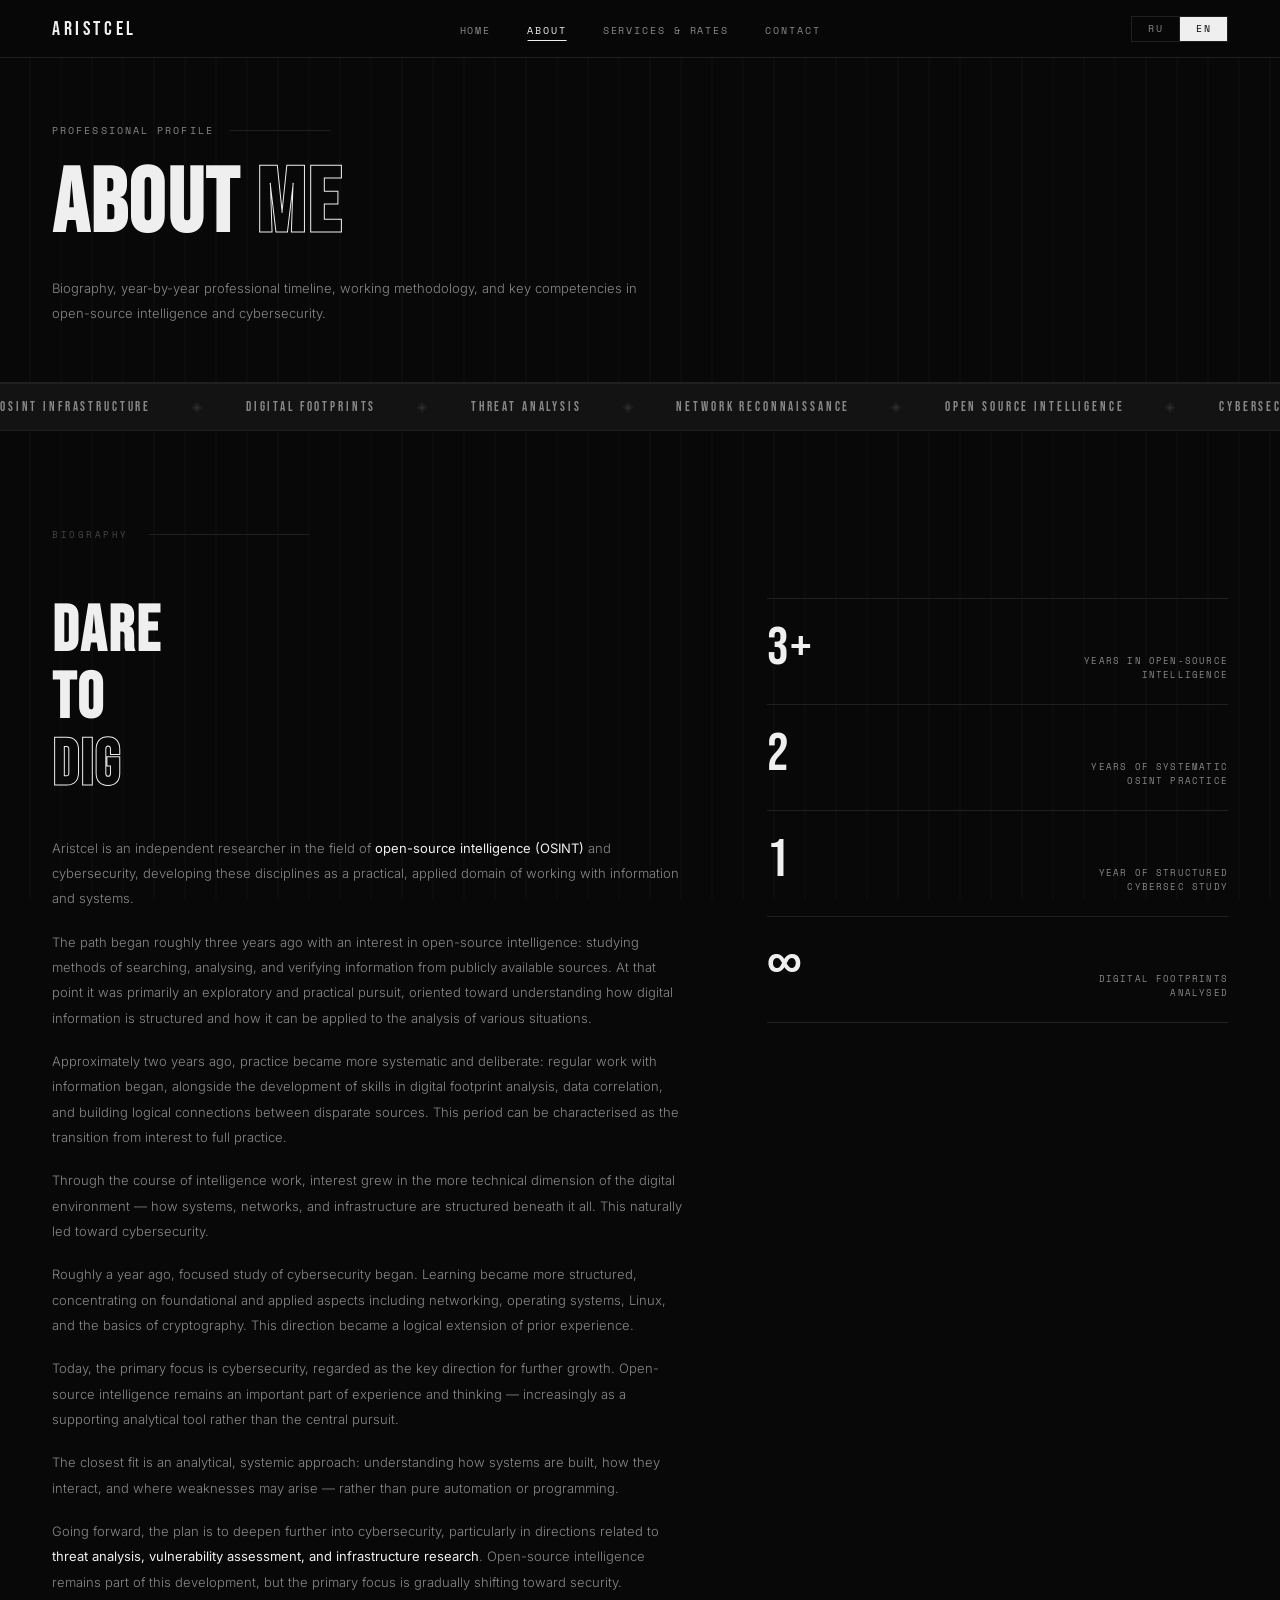
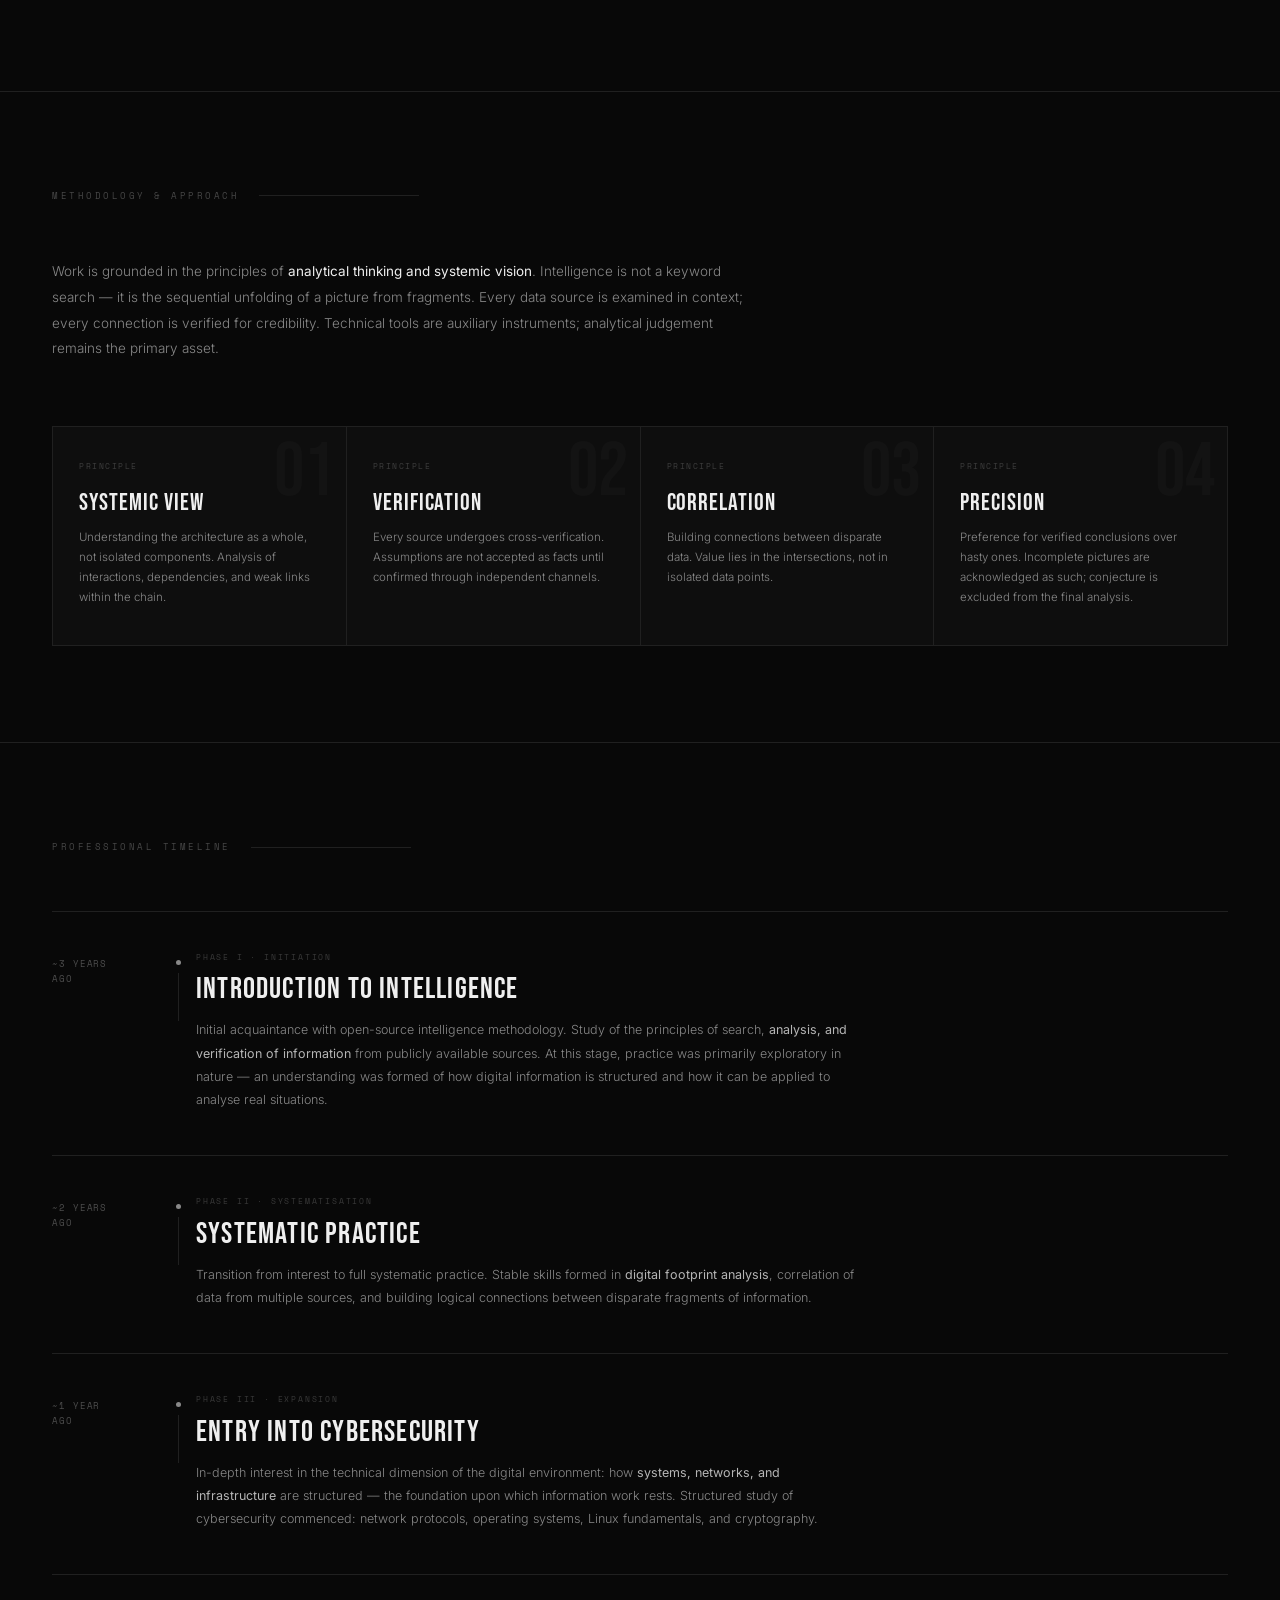
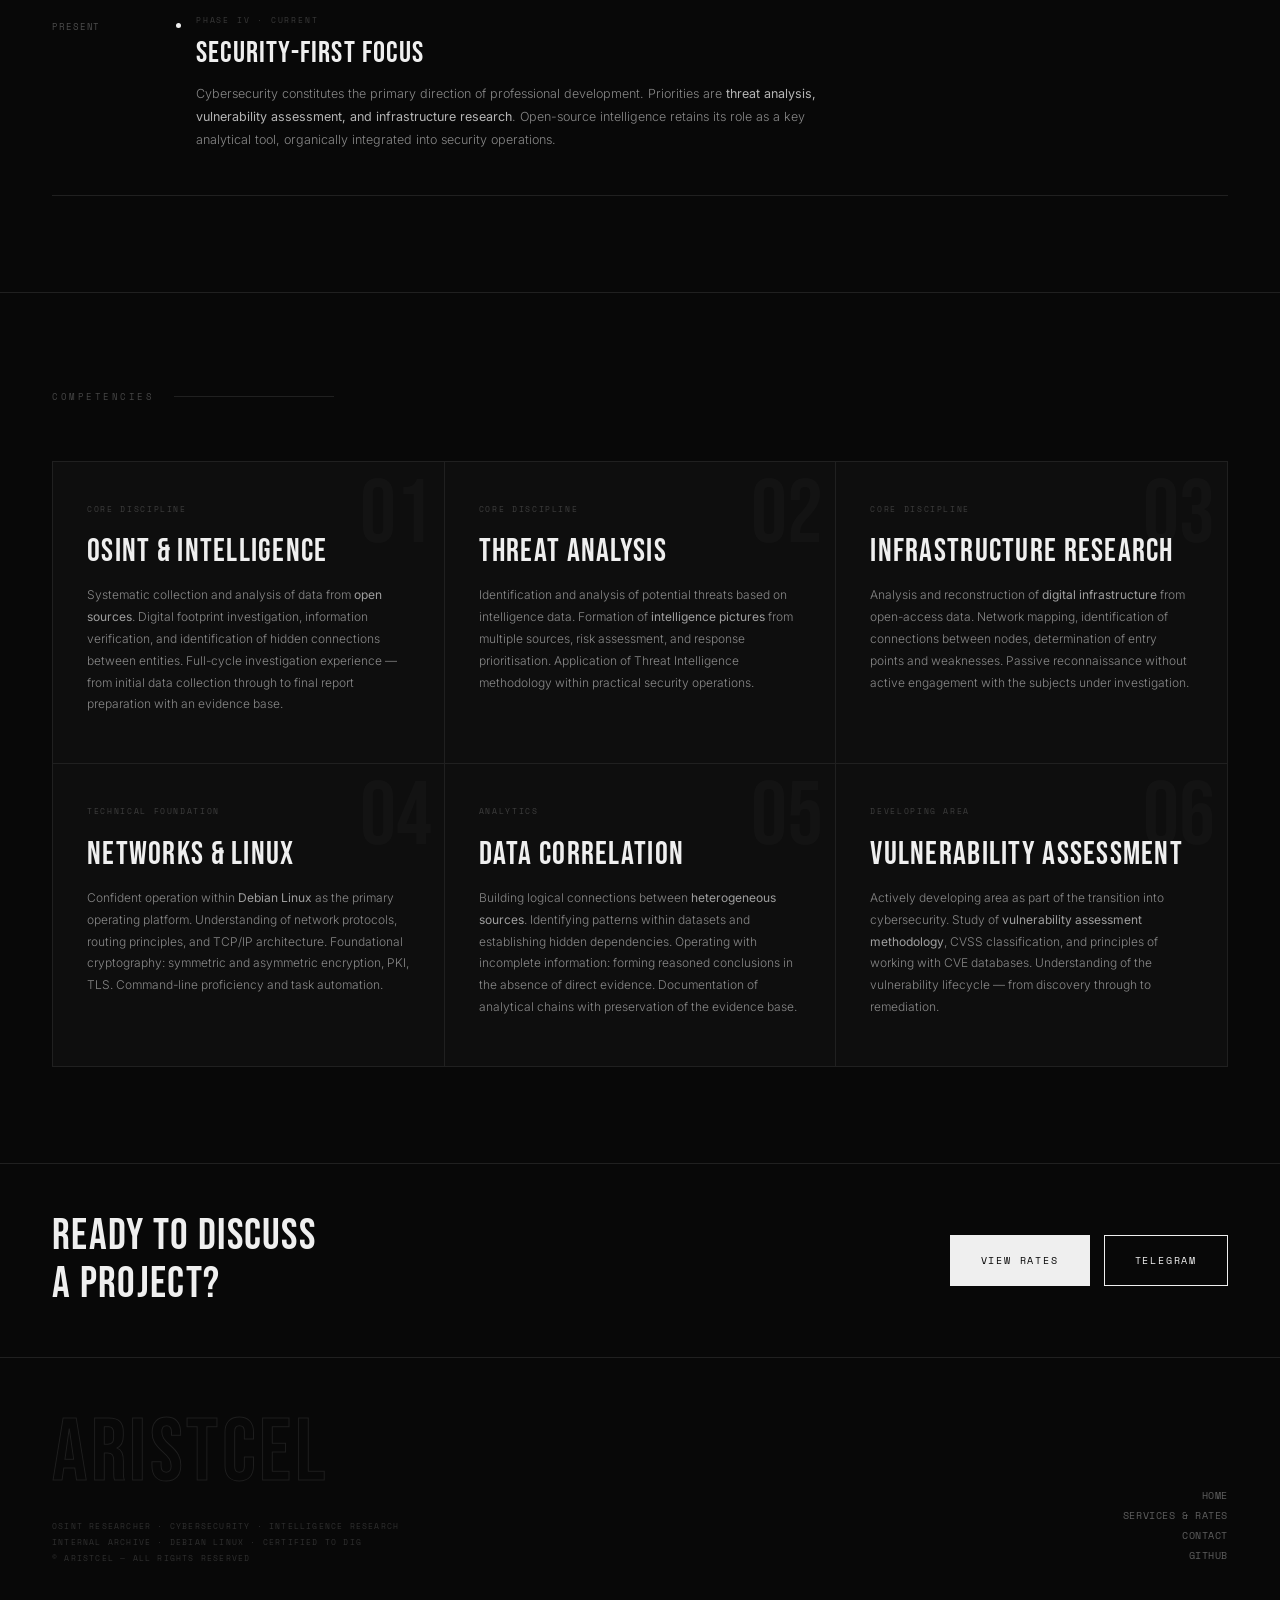
==== about.html @ cac7e6c7 "Add files via upload" ====
<!DOCTYPE html>
<html lang="en">
<head>
<meta charset="UTF-8">
<meta name="viewport" content="width=device-width, initial-scale=1.0">
<title>Обо мне — ARISTCEL</title>
<meta name="description" content="Профессиональный путь Aristcel: опыт в OSINT и кибербезопасности по годам, подход к работе, ключевые компетенции.">
<link rel="preconnect" href="https://fonts.googleapis.com">
<link rel="preconnect" href="https://fonts.gstatic.com" crossorigin>
<link href="https://fonts.googleapis.com/css2?family=Bebas+Neue&family=Inter:wght@300;400;500&family=Space+Mono:wght@400;700&display=swap" rel="stylesheet">
<link rel="stylesheet" href="style.css">
</head>
<body class="lang-en">

<div class="stripes" aria-hidden="true"></div>

<nav>
  <a href="index.html" class="nav-logo">ARISTCEL</a>
  <ul class="nav-links" role="list">
    <li><a href="index.html"><span data-lang="ru">Главная</span><span data-lang="en">Home</span></a></li>
    <li><a href="about.html" class="current"><span data-lang="ru">Обо мне</span><span data-lang="en">About</span></a></li>
    <li><a href="services.html"><span data-lang="ru">Услуги и цены</span><span data-lang="en">Services & Rates</span></a></li>
    <li><a href="contact.html"><span data-lang="ru">Контакты</span><span data-lang="en">Contact</span></a></li>
  </ul>
  <button class="nav-toggle" aria-label="Menu" onclick="toggleNav()">
    <span></span><span></span><span></span>
  </button>
  <div class="lang-toggle" role="group" aria-label="Language">
    <button class="lang-btn"        onclick="setLang('ru')" aria-pressed="false">RU</button>
    <button class="lang-btn active" onclick="setLang('en')" aria-pressed="true">EN</button>
  </div>
</nav>

<div class="page-hero" id="top">
  <p class="page-hero-eyebrow">
    <span data-lang="ru">Профиль специалиста</span>
    <span data-lang="en">Professional Profile</span>
  </p>
  <h1 class="page-hero-title">
    <span data-lang="ru">ОБО <span class="ol">МНЕ</span></span>
    <span data-lang="en">ABOUT <span class="ol">ME</span></span>
  </h1>
  <p class="page-hero-sub">
    <span data-lang="ru">Биография, профессиональный путь по годам, методология работы и ключевые компетенции в области интернет-разведки и кибербезопасности.</span>
    <span data-lang="en">Biography, year-by-year professional timeline, working methodology, and key competencies in open-source intelligence and cybersecurity.</span>
  </p>
</div>

<div class="marquee-wrap" aria-hidden="true">
  <div class="marquee-track">
    <span class="marquee-item">OSINT INFRASTRUCTURE <span class="msep">◈</span> DIGITAL FOOTPRINTS <span class="msep">◈</span> THREAT ANALYSIS <span class="msep">◈</span> NETWORK RECONNAISSANCE <span class="msep">◈</span> OPEN SOURCE INTELLIGENCE <span class="msep">◈</span> CYBERSECURITY RESEARCH <span class="msep">◈</span> LINUX · DEBIAN <span class="msep">◈</span> DATA CORRELATION <span class="msep">◈</span> ARISTCEL <span class="msep">◈</span></span>
    <span class="marquee-item">OSINT INFRASTRUCTURE <span class="msep">◈</span> DIGITAL FOOTPRINTS <span class="msep">◈</span> THREAT ANALYSIS <span class="msep">◈</span> NETWORK RECONNAISSANCE <span class="msep">◈</span> OPEN SOURCE INTELLIGENCE <span class="msep">◈</span> CYBERSECURITY RESEARCH <span class="msep">◈</span> LINUX · DEBIAN <span class="msep">◈</span> DATA CORRELATION <span class="msep">◈</span> ARISTCEL <span class="msep">◈</span></span>
  </div>
</div>

<section id="bio">
  <p class="s-label">
    <span data-lang="ru">Биография</span>
    <span data-lang="en">Biography</span>
  </p>
  <div class="about-grid">
    <div>
      <h2 class="about-headline">
        <span data-lang="ru">ОСМЕЛЬСЯ<br><span class="ol">КОПАТЬ</span></span>
        <span data-lang="en">DARE<br>TO<br><span class="ol">DIG</span></span>
      </h2>
      <div class="about-body">
        <div data-lang="ru">
          <p>Aristcel — независимый исследователь в области <strong>открытых источников информации (OSINT)</strong> и кибербезопасности, развивающий эти направления как практическую и прикладную область работы с информацией и системами.</p>
          <p>Путь начался около трёх лет назад с интереса к интернет-разведке: изучения способов поиска, анализа и проверки информации в открытых источниках. На тот момент это было скорее исследовательское и практическое увлечение, связанное с пониманием того, как устроена цифровая информация и как она может быть использована для анализа различных ситуаций.</p>
          <p>Примерно два года назад практика стала более системной и осознанной: началась регулярная работа с информацией, развитие навыков анализа цифровых следов, сопоставления данных и выстраивания логических связей между разрозненными источниками. Этот период можно назвать переходом от интереса к полноценной практике.</p>
          <p>В процессе работы с разведкой усилился интерес к более технической стороне цифровой среды — к тому, как устроены системы, сети и инфраструктура, на которых всё это основано. Это естественно привело к кибербезопасности.</p>
          <p>Около года назад началось целенаправленное изучение кибербезопасности. Обучение стало более структурированным: фокус на базовых и прикладных аспектах, включая сети, операционные системы, Linux и основы криптографии. Это направление стало логичным расширением предыдущего опыта.</p>
          <p>Сегодня основной фокус — кибербезопасность, рассматриваемая как ключевое направление дальнейшего роста. При этом интернет-разведка остаётся важной частью опыта и мышления — уже больше как дополнительный инструмент анализа и понимания информации.</p>
          <p>Ближе всего — аналитический и системный подход: разбираться в том, как устроены системы, как они взаимодействуют и где могут появляться слабые места, а не заниматься чистой автоматизацией или программированием.</p>
          <p>В дальнейшем планируется углубление в кибербезопасность — в направлениях, связанных с <strong>анализом угроз, оценкой уязвимостей и исследованием инфраструктуры</strong>. Интернет-разведка также остаётся частью развития, но основной фокус постепенно смещается именно в сторону security.</p>
        </div>
        <div data-lang="en">
          <p>Aristcel is an independent researcher in the field of <strong>open-source intelligence (OSINT)</strong> and cybersecurity, developing these disciplines as a practical, applied domain of working with information and systems.</p>
          <p>The path began roughly three years ago with an interest in open-source intelligence: studying methods of searching, analysing, and verifying information from publicly available sources. At that point it was primarily an exploratory and practical pursuit, oriented toward understanding how digital information is structured and how it can be applied to the analysis of various situations.</p>
          <p>Approximately two years ago, practice became more systematic and deliberate: regular work with information began, alongside the development of skills in digital footprint analysis, data correlation, and building logical connections between disparate sources. This period can be characterised as the transition from interest to full practice.</p>
          <p>Through the course of intelligence work, interest grew in the more technical dimension of the digital environment — how systems, networks, and infrastructure are structured beneath it all. This naturally led toward cybersecurity.</p>
          <p>Roughly a year ago, focused study of cybersecurity began. Learning became more structured, concentrating on foundational and applied aspects including networking, operating systems, Linux, and the basics of cryptography. This direction became a logical extension of prior experience.</p>
          <p>Today, the primary focus is cybersecurity, regarded as the key direction for further growth. Open-source intelligence remains an important part of experience and thinking — increasingly as a supporting analytical tool rather than the central pursuit.</p>
          <p>The closest fit is an analytical, systemic approach: understanding how systems are built, how they interact, and where weaknesses may arise — rather than pure automation or programming.</p>
          <p>Going forward, the plan is to deepen further into cybersecurity, particularly in directions related to <strong>threat analysis, vulnerability assessment, and infrastructure research</strong>. Open-source intelligence remains part of this development, but the primary focus is gradually shifting toward security.</p>
        </div>
      </div>
    </div>

    <div class="metrics">
      <div class="metric">
        <div class="metric-val">3+</div>
        <div class="metric-lbl"><span data-lang="ru">лет в сфере<br>интернет-разведки</span><span data-lang="en">years in open-source<br>intelligence</span></div>
      </div>
      <div class="metric">
        <div class="metric-val">2</div>
        <div class="metric-lbl"><span data-lang="ru">года системной<br>практики OSINT</span><span data-lang="en">years of systematic<br>OSINT practice</span></div>
      </div>
      <div class="metric">
        <div class="metric-val">1</div>
        <div class="metric-lbl"><span data-lang="ru">год структурированного<br>изучения cybersec</span><span data-lang="en">year of structured<br>cybersec study</span></div>
      </div>
      <div class="metric">
        <div class="metric-val">∞</div>
        <div class="metric-lbl"><span data-lang="ru">проанализировано<br>цифровых следов</span><span data-lang="en">digital footprints<br>analysed</span></div>
      </div>
    </div>
  </div>
</section>

<section id="approach">
  <p class="s-label">
    <span data-lang="ru">Подход к работе</span>
    <span data-lang="en">Methodology & Approach</span>
  </p>
  <p class="approach-intro">
    <span data-lang="ru">Работа строится на принципах <strong>аналитического мышления и системного видения</strong>. Разведка — это не поиск по запросу, а последовательное разворачивание картины из фрагментов. Каждый источник данных рассматривается в контексте, каждая связь проверяется на достоверность. Технические инструменты являются вспомогательным средством; ключевым активом остаётся аналитическое суждение.</span>
    <span data-lang="en">Work is grounded in the principles of <strong>analytical thinking and systemic vision</strong>. Intelligence is not a keyword search — it is the sequential unfolding of a picture from fragments. Every data source is examined in context; every connection is verified for credibility. Technical tools are auxiliary instruments; analytical judgement remains the primary asset.</span>
  </p>
  <div class="pillars">
    <div class="pillar">
      <div class="pillar-ghost" aria-hidden="true">01</div>
      <div class="pillar-tag"><span data-lang="ru">принцип</span><span data-lang="en">principle</span></div>
      <div class="pillar-title"><span data-lang="ru">СИСТЕМНОСТЬ</span><span data-lang="en">SYSTEMIC VIEW</span></div>
      <p class="pillar-desc"><span data-lang="ru">Понимание архитектуры целиком, а не отдельных компонентов. Анализ взаимодействий, зависимостей и слабых звеньев в цепочке.</span><span data-lang="en">Understanding the architecture as a whole, not isolated components. Analysis of interactions, dependencies, and weak links within the chain.</span></p>
    </div>
    <div class="pillar">
      <div class="pillar-ghost" aria-hidden="true">02</div>
      <div class="pillar-tag"><span data-lang="ru">принцип</span><span data-lang="en">principle</span></div>
      <div class="pillar-title"><span data-lang="ru">ВЕРИФИКАЦИЯ</span><span data-lang="en">VERIFICATION</span></div>
      <p class="pillar-desc"><span data-lang="ru">Каждый источник проходит перекрёстную проверку. Предположения не принимаются за факты до подтверждения через независимые каналы.</span><span data-lang="en">Every source undergoes cross-verification. Assumptions are not accepted as facts until confirmed through independent channels.</span></p>
    </div>
    <div class="pillar">
      <div class="pillar-ghost" aria-hidden="true">03</div>
      <div class="pillar-tag"><span data-lang="ru">принцип</span><span data-lang="en">principle</span></div>
      <div class="pillar-title"><span data-lang="ru">КОРРЕЛЯЦИЯ</span><span data-lang="en">CORRELATION</span></div>
      <p class="pillar-desc"><span data-lang="ru">Построение связей между разрозненными данными. Ценность — в пересечениях, а не в отдельных точках информации.</span><span data-lang="en">Building connections between disparate data. Value lies in the intersections, not in isolated data points.</span></p>
    </div>
    <div class="pillar">
      <div class="pillar-ghost" aria-hidden="true">04</div>
      <div class="pillar-tag"><span data-lang="ru">принцип</span><span data-lang="en">principle</span></div>
      <div class="pillar-title"><span data-lang="ru">ТОЧНОСТЬ</span><span data-lang="en">PRECISION</span></div>
      <p class="pillar-desc"><span data-lang="ru">Предпочтение выверенных выводов скоропалительным. Неполная картина признаётся как таковая; домыслы не включаются в итоговый анализ.</span><span data-lang="en">Preference for verified conclusions over hasty ones. Incomplete pictures are acknowledged as such; conjecture is excluded from the final analysis.</span></p>
    </div>
  </div>
</section>

<section id="timeline">
  <p class="s-label">
    <span data-lang="ru">Профессиональный путь</span>
    <span data-lang="en">Professional Timeline</span>
  </p>
  <div class="tl">

    <div class="tl-row">
      <div class="tl-period"><span data-lang="ru">~3 года<br>назад</span><span data-lang="en">~3 years<br>ago</span></div>
      <div class="tl-dot-col"><div class="tl-dot"></div><div class="tl-connector"></div></div>
      <div class="tl-content">
        <div class="tl-phase"><span data-lang="ru">Этап I · Начало</span><span data-lang="en">Phase I · Initiation</span></div>
        <div class="tl-title"><span data-lang="ru">ЗНАКОМСТВО С РАЗВЕДКОЙ</span><span data-lang="en">INTRODUCTION TO INTELLIGENCE</span></div>
        <p class="tl-desc">
          <span data-lang="ru">Первичное знакомство с методологией интернет-разведки. Изучение принципов поиска, <strong>анализа и верификации информации</strong> в открытых источниках. На данном этапе практика носила преимущественно исследовательский и экспериментальный характер — формировалось понимание того, как устроена цифровая информация и каким образом она может быть использована для анализа различных ситуаций.</span>
          <span data-lang="en">Initial acquaintance with open-source intelligence methodology. Study of the principles of search, <strong>analysis, and verification of information</strong> from publicly available sources. At this stage, practice was primarily exploratory in nature — an understanding was formed of how digital information is structured and how it can be applied to analyse real situations.</span>
        </p>
      </div>
    </div>

    <div class="tl-row">
      <div class="tl-period"><span data-lang="ru">~2 года<br>назад</span><span data-lang="en">~2 years<br>ago</span></div>
      <div class="tl-dot-col"><div class="tl-dot"></div><div class="tl-connector"></div></div>
      <div class="tl-content">
        <div class="tl-phase"><span data-lang="ru">Этап II · Систематизация</span><span data-lang="en">Phase II · Systematisation</span></div>
        <div class="tl-title"><span data-lang="ru">СИСТЕМНАЯ ПРАКТИКА</span><span data-lang="en">SYSTEMATIC PRACTICE</span></div>
        <p class="tl-desc">
          <span data-lang="ru">Переход от интереса к полноценной систематической практике. Сформированы устойчивые навыки <strong>анализа цифровых следов</strong>, корреляции данных из множества источников и выстраивания логических связей между разрозненными фрагментами информации.</span>
          <span data-lang="en">Transition from interest to full systematic practice. Stable skills formed in <strong>digital footprint analysis</strong>, correlation of data from multiple sources, and building logical connections between disparate fragments of information.</span>
        </p>
      </div>
    </div>

    <div class="tl-row">
      <div class="tl-period"><span data-lang="ru">~1 год<br>назад</span><span data-lang="en">~1 year<br>ago</span></div>
      <div class="tl-dot-col"><div class="tl-dot"></div><div class="tl-connector"></div></div>
      <div class="tl-content">
        <div class="tl-phase"><span data-lang="ru">Этап III · Расширение</span><span data-lang="en">Phase III · Expansion</span></div>
        <div class="tl-title"><span data-lang="ru">ВХОЖДЕНИЕ В КИБЕРБЕЗОПАСНОСТЬ</span><span data-lang="en">ENTRY INTO CYBERSECURITY</span></div>
        <p class="tl-desc">
          <span data-lang="ru">Углублённый интерес к технической стороне цифровой среды: как устроены <strong>системы, сети и инфраструктура</strong>, на которых основана работа с информацией. Началось структурированное изучение кибербезопасности: сетевые протоколы, операционные системы, основы Linux и криптографии.</span>
          <span data-lang="en">In-depth interest in the technical dimension of the digital environment: how <strong>systems, networks, and infrastructure</strong> are structured — the foundation upon which information work rests. Structured study of cybersecurity commenced: network protocols, operating systems, Linux fundamentals, and cryptography.</span>
        </p>
      </div>
    </div>

    <div class="tl-row">
      <div class="tl-period"><span data-lang="ru">сейчас</span><span data-lang="en">present</span></div>
      <div class="tl-dot-col"><div class="tl-dot current"></div></div>
      <div class="tl-content">
        <div class="tl-phase"><span data-lang="ru">Этап IV · Текущий</span><span data-lang="en">Phase IV · Current</span></div>
        <div class="tl-title"><span data-lang="ru">ФОКУС НА БЕЗОПАСНОСТИ</span><span data-lang="en">SECURITY-FIRST FOCUS</span></div>
        <p class="tl-desc">
          <span data-lang="ru">Кибербезопасность является основным направлением профессионального развития. Приоритеты — <strong>анализ угроз, оценка уязвимостей и исследование инфраструктуры</strong>. Интернет-разведка сохраняет роль ключевого аналитического инструмента, органично интегрированного в работу по безопасности.</span>
          <span data-lang="en">Cybersecurity constitutes the primary direction of professional development. Priorities are <strong>threat analysis, vulnerability assessment, and infrastructure research</strong>. Open-source intelligence retains its role as a key analytical tool, organically integrated into security operations.</span>
        </p>
      </div>
    </div>

  </div>
</section>

<section id="competencies">
  <p class="s-label">
    <span data-lang="ru">Компетенции</span>
    <span data-lang="en">Competencies</span>
  </p>
  <div class="comp-grid">

    <div class="comp-card">
      <div class="comp-ghost" aria-hidden="true">01</div>
      <div class="comp-tag"><span data-lang="ru">Основное направление</span><span data-lang="en">Core discipline</span></div>
      <div class="comp-title"><span data-lang="ru">OSINT & РАЗВЕДКА</span><span data-lang="en">OSINT & INTELLIGENCE</span></div>
      <p class="comp-body"><span data-lang="ru">Систематический сбор и анализ данных из <strong>открытых источников</strong>. Поиск цифровых следов, верификация информации, выявление скрытых связей между субъектами. Опыт ведения расследований полного цикла — от первичного сбора данных до оформления итогового отчёта с доказательной базой.</span><span data-lang="en">Systematic collection and analysis of data from <strong>open sources</strong>. Digital footprint investigation, information verification, and identification of hidden connections between entities. Full-cycle investigation experience — from initial data collection through to final report preparation with an evidence base.</span></p>
    </div>

    <div class="comp-card">
      <div class="comp-ghost" aria-hidden="true">02</div>
      <div class="comp-tag"><span data-lang="ru">Основное направление</span><span data-lang="en">Core discipline</span></div>
      <div class="comp-title"><span data-lang="ru">АНАЛИЗ УГРОЗ</span><span data-lang="en">THREAT ANALYSIS</span></div>
      <p class="comp-body"><span data-lang="ru">Выявление и анализ потенциальных угроз на основе разведывательных данных. Формирование <strong>разведывательных картин</strong> из множества источников, оценка степени риска и определение приоритетов реагирования. Применение методологии Threat Intelligence в рамках практической деятельности.</span><span data-lang="en">Identification and analysis of potential threats based on intelligence data. Formation of <strong>intelligence pictures</strong> from multiple sources, risk assessment, and response prioritisation. Application of Threat Intelligence methodology within practical security operations.</span></p>
    </div>

    <div class="comp-card">
      <div class="comp-ghost" aria-hidden="true">03</div>
      <div class="comp-tag"><span data-lang="ru">Основное направление</span><span data-lang="en">Core discipline</span></div>
      <div class="comp-title"><span data-lang="ru">ИССЛЕДОВАНИЕ ИНФРАСТРУКТУРЫ</span><span data-lang="en">INFRASTRUCTURE RESEARCH</span></div>
      <p class="comp-body"><span data-lang="ru">Анализ и реконструкция <strong>цифровой инфраструктуры</strong> по данным открытого доступа. Картирование сетей, выявление взаимосвязей между узлами, определение точек входа и слабых мест. Пассивная разведка без активного воздействия на исследуемые объекты.</span><span data-lang="en">Analysis and reconstruction of <strong>digital infrastructure</strong> from open-access data. Network mapping, identification of connections between nodes, determination of entry points and weaknesses. Passive reconnaissance without active engagement with the subjects under investigation.</span></p>
    </div>

    <div class="comp-card">
      <div class="comp-ghost" aria-hidden="true">04</div>
      <div class="comp-tag"><span data-lang="ru">Техническая база</span><span data-lang="en">Technical foundation</span></div>
      <div class="comp-title"><span data-lang="ru">СЕТИ & LINUX</span><span data-lang="en">NETWORKS & LINUX</span></div>
      <p class="comp-body"><span data-lang="ru">Уверенная работа в среде <strong>Debian Linux</strong> как основной операционной платформе. Понимание сетевых протоколов, принципов маршрутизации и архитектуры TCP/IP. Базовые основы криптографии: симметричное и асимметричное шифрование, PKI, TLS. Работа с командной строкой и автоматизация задач.</span><span data-lang="en">Confident operation within <strong>Debian Linux</strong> as the primary operating platform. Understanding of network protocols, routing principles, and TCP/IP architecture. Foundational cryptography: symmetric and asymmetric encryption, PKI, TLS. Command-line proficiency and task automation.</span></p>
    </div>

    <div class="comp-card">
      <div class="comp-ghost" aria-hidden="true">05</div>
      <div class="comp-tag"><span data-lang="ru">Аналитика</span><span data-lang="en">Analytics</span></div>
      <div class="comp-title"><span data-lang="ru">КОРРЕЛЯЦИЯ ДАННЫХ</span><span data-lang="en">DATA CORRELATION</span></div>
      <p class="comp-body"><span data-lang="ru">Построение логических связей между <strong>разнородными источниками</strong>. Выявление закономерностей в наборах данных, установление скрытых зависимостей. Работа с неполной информацией: формирование обоснованных выводов при отсутствии прямых доказательств. Документирование аналитических цепочек с сохранением доказательной базы.</span><span data-lang="en">Building logical connections between <strong>heterogeneous sources</strong>. Identifying patterns within datasets and establishing hidden dependencies. Operating with incomplete information: forming reasoned conclusions in the absence of direct evidence. Documentation of analytical chains with preservation of the evidence base.</span></p>
    </div>

    <div class="comp-card">
      <div class="comp-ghost" aria-hidden="true">06</div>
      <div class="comp-tag"><span data-lang="ru">Развивающееся направление</span><span data-lang="en">Developing area</span></div>
      <div class="comp-title"><span data-lang="ru">ОЦЕНКА УЯЗВИМОСТЕЙ</span><span data-lang="en">VULNERABILITY ASSESSMENT</span></div>
      <p class="comp-body"><span data-lang="ru">Активно развивающееся направление в рамках перехода к кибербезопасности. Изучение <strong>методологии оценки уязвимостей</strong>, классификации по CVSS, принципов работы с CVE-базами. Понимание жизненного цикла уязвимости — от обнаружения до устранения.</span><span data-lang="en">Actively developing area as part of the transition into cybersecurity. Study of <strong>vulnerability assessment methodology</strong>, CVSS classification, and principles of working with CVE databases. Understanding of the vulnerability lifecycle — from discovery through to remediation.</span></p>
    </div>

  </div>
</section>

<div class="cta-band">
  <div class="cta-text">
    <span data-lang="ru">Готовы обсудить<br>задачу?</span>
    <span data-lang="en">Ready to discuss<br>a project?</span>
  </div>
  <div style="display:flex; gap:14px; flex-wrap:wrap;">
    <a href="services.html" class="cta-btn"><span data-lang="ru">Смотреть прайс</span><span data-lang="en">View Rates</span></a>
    <a href="https://t.me/Aristcel" target="_blank" rel="noopener noreferrer" class="cta-btn ghost">Telegram</a>
  </div>
</div>

<footer>
  <div>
    <a href="index.html" class="footer-mark">ARISTCEL</a>
    <div class="footer-sub">
      OSINT RESEARCHER · CYBERSECURITY · INTELLIGENCE RESEARCH<br>
      INTERNAL ARCHIVE · DEBIAN LINUX · CERTIFIED TO DIG<br>
      © ARISTCEL — ALL RIGHTS RESERVED
    </div>
  </div>
  <div class="footer-right">
    <a href="index.html"><span data-lang="ru">ГЛАВНАЯ</span><span data-lang="en">HOME</span></a><br>
    <a href="services.html"><span data-lang="ru">УСЛУГИ И ЦЕНЫ</span><span data-lang="en">SERVICES & RATES</span></a><br>
    <a href="contact.html"><span data-lang="ru">КОНТАКТЫ</span><span data-lang="en">CONTACT</span></a><br>
    <a href="https://github.com/aristcel" target="_blank" rel="noopener noreferrer">GITHUB</a>
  </div>
</footer>

<script src="lang.js"></script>
</body>
</html>
---- style.css ----
*, *::before, *::after { box-sizing: border-box; margin: 0; padding: 0; }

:root {
  --black:     #080808;
  --off-white: #EFEFEF;
  --mid:       #888888;
  --dim:       #131313;
  --card:      #0e0e0e;
  --line:      #202020;
  --nav-h:     58px;
}

html { scroll-behavior: smooth; }

body {
  background: var(--black);
  color: var(--off-white);
  font-family: 'Inter', sans-serif;
  font-weight: 300;
  font-size: 14px;
  line-height: 1.7;
  overflow-x: hidden;
}

.stripes {
  position: fixed;
  inset: 0;
  z-index: 0;
  pointer-events: none;
  background-image: repeating-linear-gradient(
    to right,
    transparent 0px, transparent 29px,
    rgba(255,255,255,0.018) 29px, rgba(255,255,255,0.018) 31px
  );
}

[data-lang]    { display: none; }
.lang-ru [data-lang="ru"] { display: block; }
.lang-en [data-lang="en"] { display: block; }
span[data-lang] { display: none; }
.lang-ru span[data-lang="ru"] { display: inline; }
.lang-en span[data-lang="en"] { display: inline; }

.lang-toggle {
  display: flex;
  border: 1px solid var(--line);
  flex-shrink: 0;
}
.lang-btn {
  background: transparent;
  border: none;
  border-right: 1px solid var(--line);
  color: var(--mid);
  font-family: 'Space Mono', monospace;
  font-size: 10px;
  letter-spacing: 0.14em;
  padding: 7px 16px;
  cursor: pointer;
  transition: background 0.15s, color 0.15s;
  line-height: 1;
}
.lang-btn:last-child { border-right: none; }
.lang-btn.active { background: var(--off-white); color: var(--black); }
.lang-btn:hover:not(.active) { color: var(--off-white); }

.nav-toggle {
  display: none;
  flex-direction: column;
  justify-content: center;
  align-items: center;
  gap: 5px;
  width: 40px;
  height: 40px;
  background: transparent;
  border: 1px solid var(--line);
  cursor: pointer;
  padding: 10px;
  flex-shrink: 0;
}
.nav-toggle span {
  display: block;
  width: 100%;
  height: 1.5px;
  background: var(--mid);
  transition: background 0.15s;
}
.nav-toggle:hover span { background: var(--off-white); }

nav {
  position: fixed;
  top: 0; left: 0; right: 0;
  z-index: 200;
  height: var(--nav-h);
  display: flex;
  justify-content: space-between;
  align-items: center;
  padding: 0 52px;
  border-bottom: 1px solid var(--line);
  background: rgba(8,8,8,0.96);
  backdrop-filter: blur(14px);
  -webkit-backdrop-filter: blur(14px);
}
.nav-logo {
  font-family: 'Bebas Neue', sans-serif;
  font-size: 20px;
  letter-spacing: 0.18em;
  color: var(--off-white);
  text-decoration: none;
  flex-shrink: 0;
}
.nav-links {
  display: flex;
  gap: 36px;
  list-style: none;
  position: absolute;
  left: 50%;
  transform: translateX(-50%);
}
.nav-links a {
  color: var(--mid);
  text-decoration: none;
  font-family: 'Space Mono', monospace;
  font-size: 9.5px;
  letter-spacing: 0.2em;
  text-transform: uppercase;
  transition: color 0.18s;
  white-space: nowrap;
}
.nav-links a:hover,
.nav-links a.current { color: var(--off-white); }
.nav-links a.current { border-bottom: 1px solid var(--off-white); padding-bottom: 3px; }

.page-hero {
  position: relative;
  z-index: 1;
  padding: calc(var(--nav-h) + 64px) 52px 56px;
  border-bottom: 1px solid var(--line);
}
.page-hero-eyebrow {
  font-family: 'Space Mono', monospace;
  font-size: 9.5px;
  letter-spacing: 0.22em;
  text-transform: uppercase;
  color: var(--mid);
  margin-bottom: 20px;
  display: flex;
  align-items: center;
  gap: 16px;
}
.page-hero-eyebrow::after {
  content: '';
  width: 100px;
  height: 1px;
  background: var(--line);
}
.page-hero-title {
  font-family: 'Bebas Neue', sans-serif;
  font-size: clamp(48px, 7vw, 100px);
  line-height: 1.05;
  letter-spacing: 0.025em;
}
.page-hero-title .ol {
  -webkit-text-stroke: 1px var(--off-white);
  color: transparent;
}
.page-hero-sub {
  max-width: 600px;
  color: var(--mid);
  font-size: 13px;
  line-height: 1.9;
  margin-top: 24px;
}

.marquee-wrap {
  position: relative;
  z-index: 1;
  overflow: hidden;
  padding: 12px 0;
  border-top: 1px solid var(--line);
  border-bottom: 1px solid var(--line);
  background: var(--dim);
}
.marquee-track {
  display: flex;
  width: max-content;
  animation: marquee-scroll 28s linear infinite;
}
.marquee-item {
  font-family: 'Bebas Neue', sans-serif;
  font-size: 13px;
  letter-spacing: 0.22em;
  color: var(--mid);
  white-space: nowrap;
}
.msep { color: rgba(255,255,255,0.1); margin: 0 36px; }
@keyframes marquee-scroll {
  from { transform: translateX(0); }
  to   { transform: translateX(-50%); }
}

section {
  position: relative;
  z-index: 1;
  padding: 96px 52px;
  border-top: 1px solid var(--line);
}
section:first-of-type { border-top: none; }
.s-label {
  font-family: 'Space Mono', monospace;
  font-size: 9px;
  letter-spacing: 0.28em;
  text-transform: uppercase;
  color: rgba(255,255,255,0.25);
  margin-bottom: 56px;
  display: flex;
  align-items: center;
  gap: 20px;
}
.s-label::after {
  content: '';
  width: 160px;
  max-width: 30vw;
  height: 1px;
  background: var(--line);
  flex-shrink: 0;
}

.about-grid {
  display: grid;
  grid-template-columns: 55fr 40fr;
  gap: 80px;
  align-items: start;
}
.about-headline {
  font-family: 'Bebas Neue', sans-serif;
  font-size: clamp(42px, 5vw, 76px);
  line-height: 1.05;
  letter-spacing: 0.03em;
  margin-bottom: 36px;
}
.about-headline .ol {
  -webkit-text-stroke: 1px var(--off-white);
  color: transparent;
}
.about-body {
  color: var(--mid);
  font-size: 13px;
  line-height: 1.95;
}
.about-body p + p { margin-top: 18px; }
.about-body strong { color: var(--off-white); font-weight: 400; }
.about-body h3 {
  font-family: 'Bebas Neue', sans-serif;
  font-size: 22px;
  letter-spacing: 0.04em;
  color: var(--off-white);
  margin-top: 36px;
  margin-bottom: 14px;
}
.about-body h3:first-child { margin-top: 0; }

.metrics { display: flex; flex-direction: column; }
.metric {
  display: flex;
  justify-content: space-between;
  align-items: baseline;
  padding: 22px 0;
  border-bottom: 1px solid var(--line);
}
.metric:first-child { border-top: 1px solid var(--line); }
.metric-val {
  font-family: 'Bebas Neue', sans-serif;
  font-size: 54px;
  letter-spacing: 0.02em;
  line-height: 1;
  flex-shrink: 0;
}
.metric-lbl {
  font-family: 'Space Mono', monospace;
  font-size: 8.5px;
  letter-spacing: 0.14em;
  text-transform: uppercase;
  color: var(--mid);
  text-align: right;
  max-width: 160px;
  line-height: 1.65;
}

.approach-intro {
  max-width: 700px;
  color: var(--mid);
  font-size: 13.5px;
  line-height: 1.9;
  margin-bottom: 64px;
}
.approach-intro strong { color: var(--off-white); font-weight: 400; }

.pillars {
  display: grid;
  grid-template-columns: repeat(4, 1fr);
  gap: 1px;
  background: var(--line);
  border: 1px solid var(--line);
}
.pillar {
  background: var(--card);
  padding: 34px 26px 38px;
  position: relative;
  overflow: hidden;
  transition: background 0.18s;
}
.pillar:hover { background: #161616; }
.pillar-ghost {
  position: absolute;
  top: 8px;
  right: 12px;
  font-family: 'Bebas Neue', sans-serif;
  font-size: 76px;
  color: rgba(255,255,255,0.025);
  line-height: 1;
  pointer-events: none;
  user-select: none;
}
.pillar-tag {
  font-family: 'Space Mono', monospace;
  font-size: 7.5px;
  letter-spacing: 0.2em;
  text-transform: uppercase;
  color: rgba(255,255,255,0.2);
  margin-bottom: 16px;
}
.pillar-title {
  font-family: 'Bebas Neue', sans-serif;
  font-size: 24px;
  letter-spacing: 0.04em;
  line-height: 1.05;
  margin-bottom: 12px;
}
.pillar-desc {
  font-size: 11.5px;
  color: var(--mid);
  line-height: 1.75;
}

.tl { display: flex; flex-direction: column; }
.tl-row {
  display: grid;
  grid-template-columns: 108px 36px 1fr;
  align-items: start;
  padding: 40px 0;
  border-bottom: 1px solid var(--line);
}
.tl-row:first-child { border-top: 1px solid var(--line); }
.tl-period {
  font-family: 'Space Mono', monospace;
  font-size: 9px;
  letter-spacing: 0.1em;
  text-transform: uppercase;
  color: rgba(255,255,255,0.28);
  padding-top: 4px;
  line-height: 1.7;
}
.tl-dot-col {
  display: flex;
  flex-direction: column;
  align-items: center;
  padding-top: 8px;
}
.tl-dot {
  width: 5px;
  height: 5px;
  border-radius: 50%;
  background: var(--mid);
  flex-shrink: 0;
}
.tl-dot.current { background: var(--off-white); }
.tl-connector {
  flex: 1;
  width: 1px;
  background: var(--line);
  min-height: 48px;
  margin-top: 8px;
}
.tl-content { padding-bottom: 4px; }
.tl-phase {
  font-family: 'Space Mono', monospace;
  font-size: 7.5px;
  letter-spacing: 0.24em;
  text-transform: uppercase;
  color: rgba(255,255,255,0.2);
  margin-bottom: 10px;
}
.tl-title {
  font-family: 'Bebas Neue', sans-serif;
  font-size: 30px;
  letter-spacing: 0.04em;
  line-height: 1;
  margin-bottom: 14px;
}
.tl-desc {
  font-size: 12.5px;
  color: var(--mid);
  line-height: 1.85;
  max-width: 660px;
}
.tl-desc strong { color: rgba(255,255,255,0.7); font-weight: 400; }

.comp-grid {
  display: grid;
  grid-template-columns: repeat(3, 1fr);
  gap: 1px;
  background: var(--line);
  border: 1px solid var(--line);
}
.comp-card {
  background: var(--card);
  padding: 42px 34px 48px;
  position: relative;
  overflow: hidden;
  transition: background 0.18s;
}
.comp-card:hover { background: #161616; }
.comp-ghost {
  position: absolute;
  top: 8px;
  right: 12px;
  font-family: 'Bebas Neue', sans-serif;
  font-size: 90px;
  color: rgba(255,255,255,0.022);
  line-height: 1;
  pointer-events: none;
  user-select: none;
}
.comp-tag {
  font-family: 'Space Mono', monospace;
  font-size: 7.5px;
  letter-spacing: 0.22em;
  text-transform: uppercase;
  color: rgba(255,255,255,0.2);
  margin-bottom: 20px;
}
.comp-title {
  font-family: 'Bebas Neue', sans-serif;
  font-size: 32px;
  letter-spacing: 0.04em;
  line-height: 1.0;
  margin-bottom: 16px;
}
.comp-body {
  font-size: 12px;
  color: var(--mid);
  line-height: 1.82;
}
.comp-body strong { color: rgba(255,255,255,0.6); font-weight: 400; }

.links-grid {
  display: grid;
  grid-template-columns: repeat(2, 1fr);
  gap: 1px;
  background: var(--line);
  border: 1px solid var(--line);
}
.link-tile {
  background: var(--card);
  display: flex;
  justify-content: space-between;
  align-items: center;
  padding: 36px 44px;
  text-decoration: none;
  color: var(--off-white);
  transition: background 0.18s;
  gap: 20px;
}
.link-tile:hover { background: #181818; }
.link-platform {
  font-family: 'Space Mono', monospace;
  font-size: 8px;
  letter-spacing: 0.2em;
  text-transform: uppercase;
  color: rgba(255,255,255,0.22);
  margin-bottom: 10px;
}
.link-handle {
  font-family: 'Bebas Neue', sans-serif;
  font-size: 36px;
  letter-spacing: 0.04em;
  line-height: 1;
}
.link-desc {
  font-size: 11px;
  color: var(--mid);
  margin-top: 8px;
  line-height: 1.55;
}
.link-arrow {
  font-size: 22px;
  color: var(--mid);
  flex-shrink: 0;
  transition: transform 0.18s, color 0.18s;
  font-style: normal;
}
.link-tile:hover .link-arrow {
  transform: translate(4px, -4px);
  color: var(--off-white);
}

.cta-band {
  display: flex;
  justify-content: space-between;
  align-items: center;
  gap: 32px;
  padding: 48px 52px;
  border-top: 1px solid var(--line);
  position: relative;
  z-index: 1;
  flex-wrap: wrap;
}
.cta-text {
  font-family: 'Bebas Neue', sans-serif;
  font-size: clamp(28px, 4vw, 44px);
  letter-spacing: 0.03em;
  line-height: 1.1;
}
.cta-btn {
  font-family: 'Space Mono', monospace;
  font-size: 10px;
  letter-spacing: 0.18em;
  text-transform: uppercase;
  color: var(--black);
  background: var(--off-white);
  border: 1px solid var(--off-white);
  padding: 16px 30px;
  text-decoration: none;
  white-space: nowrap;
  transition: background 0.18s, color 0.18s;
  flex-shrink: 0;
}
.cta-btn:hover { background: transparent; color: var(--off-white); }
.cta-btn.ghost {
  background: transparent;
  color: var(--off-white);
}
.cta-btn.ghost:hover { background: var(--off-white); color: var(--black); }

.pricing-note {
  display: flex;
  justify-content: space-between;
  align-items: center;
  flex-wrap: wrap;
  gap: 20px;
  padding: 20px 28px;
  border: 1px solid var(--line);
  background: var(--dim);
  margin-bottom: 64px;
  font-family: 'Space Mono', monospace;
  font-size: 10.5px;
  letter-spacing: 0.06em;
  color: var(--mid);
}
.pricing-note strong { color: var(--off-white); font-weight: 400; }
.pricing-note .urgent {
  color: rgba(255,255,255,0.55);
}

.packages-intro {
  max-width: 680px;
  color: var(--mid);
  font-size: 13px;
  line-height: 1.9;
  margin-bottom: 44px;
}
.packages-grid {
  display: grid;
  grid-template-columns: repeat(3, 1fr);
  gap: 1px;
  background: var(--line);
  border: 1px solid var(--line);
  margin-bottom: 88px;
}
.package-card {
  background: var(--card);
  padding: 40px 32px 36px;
  position: relative;
  overflow: hidden;
  display: flex;
  flex-direction: column;
}
.package-card.featured {
  background: var(--dim);
}
.package-card.featured::before {
  content: '';
  position: absolute;
  top: 0; left: 0; right: 0;
  height: 2px;
  background: var(--off-white);
}
.package-badge {
  font-family: 'Space Mono', monospace;
  font-size: 7.5px;
  letter-spacing: 0.22em;
  text-transform: uppercase;
  color: rgba(255,255,255,0.28);
  margin-bottom: 18px;
  display: flex;
  align-items: center;
  gap: 10px;
}
.package-badge .star {
  color: var(--off-white);
  opacity: 0.6;
}
.package-name {
  font-family: 'Bebas Neue', sans-serif;
  font-size: 32px;
  letter-spacing: 0.04em;
  line-height: 1;
  margin-bottom: 6px;
}
.package-tagline {
  font-size: 11px;
  color: var(--mid);
  margin-bottom: 24px;
  line-height: 1.6;
}
.package-price {
  font-family: 'Space Mono', monospace;
  font-size: 22px;
  color: var(--off-white);
  margin-bottom: 4px;
}
.package-price .from {
  font-size: 9px;
  letter-spacing: 0.1em;
  text-transform: uppercase;
  color: var(--mid);
  display: block;
  margin-bottom: 6px;
}
.package-divider {
  height: 1px;
  background: var(--line);
  margin: 22px 0;
}
.package-includes {
  list-style: none;
  display: flex;
  flex-direction: column;
  gap: 11px;
  flex: 1;
  margin-bottom: 24px;
}
.package-includes li {
  font-size: 11.5px;
  color: var(--mid);
  line-height: 1.6;
  padding-left: 16px;
  position: relative;
}
.package-includes li::before {
  content: '—';
  position: absolute;
  left: 0;
  color: rgba(255,255,255,0.3);
}
.package-for {
  font-family: 'Space Mono', monospace;
  font-size: 9.5px;
  letter-spacing: 0.04em;
  color: var(--mid);
  line-height: 1.6;
  padding-top: 16px;
  border-top: 1px solid var(--line);
}
.package-for strong { color: rgba(255,255,255,0.65); font-weight: 400; }

.legal-note {
  display: flex;
  gap: 20px;
  align-items: flex-start;
  padding: 28px 32px;
  border: 1px solid var(--line);
  background: var(--dim);
  margin-top: 64px;
}
.legal-note-icon {
  font-family: 'Bebas Neue', sans-serif;
  font-size: 22px;
  color: rgba(255,255,255,0.35);
  flex-shrink: 0;
  line-height: 1;
}
.legal-note-text {
  font-size: 11.5px;
  color: var(--mid);
  line-height: 1.85;
}
.legal-note-text strong { color: rgba(255,255,255,0.7); font-weight: 400; }

.price-group { margin-bottom: 4px; }
.price-group + .price-group { margin-top: 80px; }

.price-group-head {
  display: flex;
  align-items: baseline;
  gap: 20px;
  margin-bottom: 36px;
  border-bottom: 1px solid var(--line);
  padding-bottom: 20px;
}
.price-group-num {
  font-family: 'Bebas Neue', sans-serif;
  font-size: 18px;
  color: rgba(255,255,255,0.3);
  flex-shrink: 0;
}
.price-group-title {
  font-family: 'Bebas Neue', sans-serif;
  font-size: clamp(28px, 3.6vw, 42px);
  letter-spacing: 0.03em;
  line-height: 1;
}
.price-group-sub {
  font-family: 'Space Mono', monospace;
  font-size: 9px;
  letter-spacing: 0.12em;
  text-transform: uppercase;
  color: var(--mid);
  margin-left: auto;
}

.price-list {
  display: flex;
  flex-direction: column;
}
.price-row {
  display: grid;
  grid-template-columns: 1fr auto;
  gap: 24px;
  align-items: start;
  padding: 26px 0;
  border-bottom: 1px solid var(--line);
}
.price-row:hover { background: rgba(255,255,255,0.025); }
.price-name {
  font-family: 'Bebas Neue', sans-serif;
  font-size: 20px;
  letter-spacing: 0.02em;
  line-height: 1.15;
  margin-bottom: 8px;
}
.price-desc {
  font-size: 12px;
  color: var(--mid);
  line-height: 1.7;
  max-width: 560px;
}
.price-value {
  font-family: 'Space Mono', monospace;
  font-size: 15px;
  letter-spacing: 0.02em;
  color: var(--off-white);
  white-space: nowrap;
  padding-top: 4px;
  text-align: right;
}
.price-value .from {
  font-size: 9px;
  letter-spacing: 0.12em;
  text-transform: uppercase;
  color: var(--mid);
  display: block;
  margin-bottom: 4px;
}
.price-suffix {
  font-size: 10px;
  color: var(--mid);
}

.price-closing {
  max-width: 640px;
  color: var(--mid);
  font-size: 12.5px;
  line-height: 1.9;
  margin-top: 72px;
  padding-top: 40px;
  border-top: 1px solid var(--line);
}
.price-closing strong { color: var(--off-white); font-weight: 400; }

.contact-methods {
  display: grid;
  grid-template-columns: repeat(3, 1fr);
  gap: 1px;
  background: var(--line);
  border: 1px solid var(--line);
}
.contact-method {
  background: var(--card);
  padding: 42px 34px 48px;
  position: relative;
  overflow: hidden;
  transition: background 0.18s;
}
.contact-method:hover { background: #161616; }
.contact-method-ghost {
  position: absolute;
  top: 8px;
  right: 12px;
  font-family: 'Bebas Neue', sans-serif;
  font-size: 90px;
  color: rgba(255,255,255,0.022);
  line-height: 1;
  pointer-events: none;
  user-select: none;
}
.contact-method-icon {
  font-size: 22px;
  margin-bottom: 20px;
  opacity: 0.35;
  line-height: 1;
}
.contact-method-title {
  font-family: 'Bebas Neue', sans-serif;
  font-size: 28px;
  letter-spacing: 0.04em;
  line-height: 1;
  margin-bottom: 16px;
}
.contact-method-desc {
  font-size: 12px;
  color: var(--mid);
  line-height: 1.8;
}

footer {
  position: relative;
  z-index: 1;
  border-top: 1px solid var(--line);
  padding: 52px;
  display: grid;
  grid-template-columns: 1fr auto;
  align-items: end;
  gap: 48px;
}
.footer-mark {
  font-family: 'Bebas Neue', sans-serif;
  font-size: clamp(40px, 7vw, 88px);
  letter-spacing: 0.04em;
  line-height: 1;
  -webkit-text-stroke: 1px rgba(255,255,255,0.09);
  color: transparent;
  text-decoration: none;
  display: inline-block;
}
.footer-sub {
  font-family: 'Space Mono', monospace;
  font-size: 8px;
  letter-spacing: 0.15em;
  text-transform: uppercase;
  color: rgba(255,255,255,0.16);
  margin-top: 20px;
  line-height: 2;
}
.footer-right {
  text-align: right;
  font-family: 'Space Mono', monospace;
  font-size: 9.5px;
  color: rgba(255,255,255,0.35);
  line-height: 2.1;
  letter-spacing: 0.06em;
}
.footer-right a { color: inherit; text-decoration: none; }
.footer-right a:hover { color: var(--off-white); }

::-webkit-scrollbar { width: 3px; }
::-webkit-scrollbar-track { background: var(--black); }
::-webkit-scrollbar-thumb { background: var(--line); border-radius: 2px; }

@media (max-width: 1024px) {
  .pillars { grid-template-columns: repeat(2, 1fr); }
  .packages-grid { grid-template-columns: 1fr; }
}
@media (max-width: 900px) {
  nav { padding: 0 24px; }
  .nav-toggle { display: flex; }

  .nav-links {
    position: fixed;
    top: var(--nav-h);
    left: 0;
    right: 0;
    flex-direction: column;
    gap: 0;
    background: rgba(8,8,8,0.98);
    backdrop-filter: blur(14px);
    -webkit-backdrop-filter: blur(14px);
    border-bottom: 1px solid var(--line);
    padding: 0;
    z-index: 199;
    transform: translateY(-110%) translateX(0);
    opacity: 0;
    pointer-events: none;
    transition: transform 0.3s ease, opacity 0.3s ease;
  }
  .nav-links.open {
    transform: translateY(0) translateX(0);
    opacity: 1;
    pointer-events: auto;
  }
  .nav-links li { width: 100%; border-bottom: 1px solid var(--line); }
  .nav-links li:last-child { border-bottom: none; }
  .nav-links a {
    display: block;
    padding: 18px 24px;
    font-size: 11px;
    letter-spacing: 0.2em;
  }
  .nav-links a.current {
    border-bottom: none !important;
    padding-bottom: 18px;
  }

  .page-hero { padding: calc(var(--nav-h) + 40px) 24px 44px; }
  section { padding: 72px 24px; }
  .about-grid { grid-template-columns: 1fr; gap: 52px; }
  .comp-grid { grid-template-columns: 1fr 1fr; }
  .contact-methods { grid-template-columns: 1fr; }
  .links-grid { grid-template-columns: 1fr; }
  footer { grid-template-columns: 1fr; gap: 28px; }
  .footer-right { text-align: left; }
  .tl-row { grid-template-columns: 88px 28px 1fr; }
  .cta-band { padding: 40px 24px; justify-content: flex-start; }
  .price-row { grid-template-columns: 1fr; }
  .price-value { text-align: left; padding-top: 0; }
  .price-group + .price-group { margin-top: 56px; }
}
@media (max-width: 600px) {
  .pillars { grid-template-columns: 1fr; }
  .comp-grid { grid-template-columns: 1fr; }
  .tl-row { grid-template-columns: 70px 24px 1fr; }
  .link-tile { padding: 28px 24px; }
  .pricing-note { flex-direction: column; align-items: flex-start; }
}
@media (max-width: 480px) {
  nav { padding: 0 16px; }
  .page-hero { padding: calc(var(--nav-h) + 28px) 16px 32px; }
  section { padding: 48px 16px; }
  .s-label { margin-bottom: 36px; }
  .s-label::after { width: 80px; }
  .cta-band { padding: 32px 16px; flex-direction: column; align-items: flex-start; }
  .about-grid { gap: 36px; }
  .about-headline { font-size: clamp(32px, 10vw, 42px); }
  .metric-val { font-size: 40px; }
  .tl-row { grid-template-columns: 56px 18px 1fr; padding: 28px 0; }
  .tl-period { font-size: 7.5px; letter-spacing: 0.06em; }
  .tl-title { font-size: 24px; }
  .comp-card, .contact-method { padding: 32px 20px 36px; }
  .comp-title { font-size: 26px; }
  .pillar { padding: 26px 20px 30px; }
  .pillar-title { font-size: 20px; }
  .package-card { padding: 32px 20px; }
  .package-name { font-size: 26px; }
  .link-tile { padding: 24px 16px; gap: 14px; flex-direction: column; align-items: flex-start; }
  .link-handle { font-size: 28px; }
  .legal-note { flex-direction: column; padding: 20px; }
  .price-group-head { flex-wrap: wrap; gap: 8px; }
  .price-group-sub { margin-left: 0; }
  .price-group + .price-group { margin-top: 36px; }
  .price-name { font-size: 17px; }
  .footer-mark { font-size: clamp(32px, 10vw, 48px); }
  footer { padding: 36px 16px; }
  .nav-links a { padding: 14px 16px; font-size: 10px; }
}
@media (prefers-reduced-motion: reduce) {
  .marquee-track { animation: none; }
}
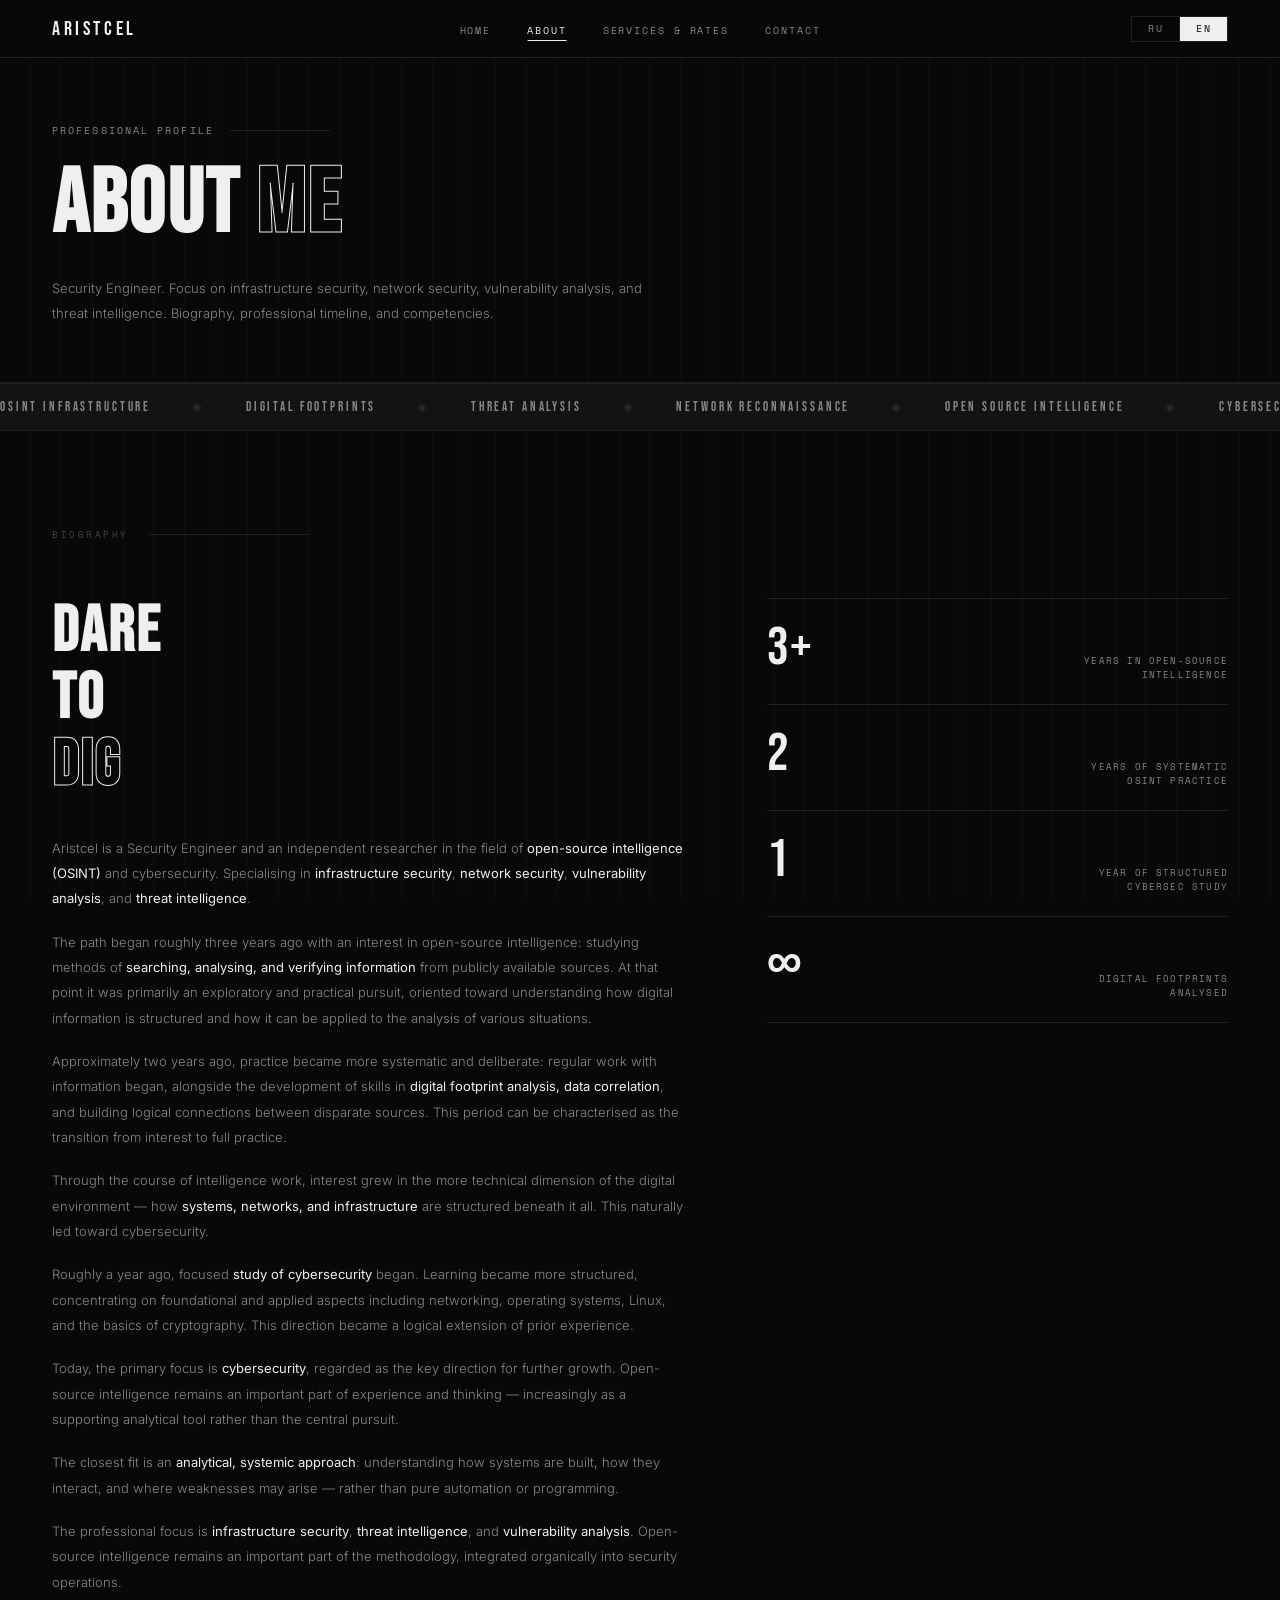
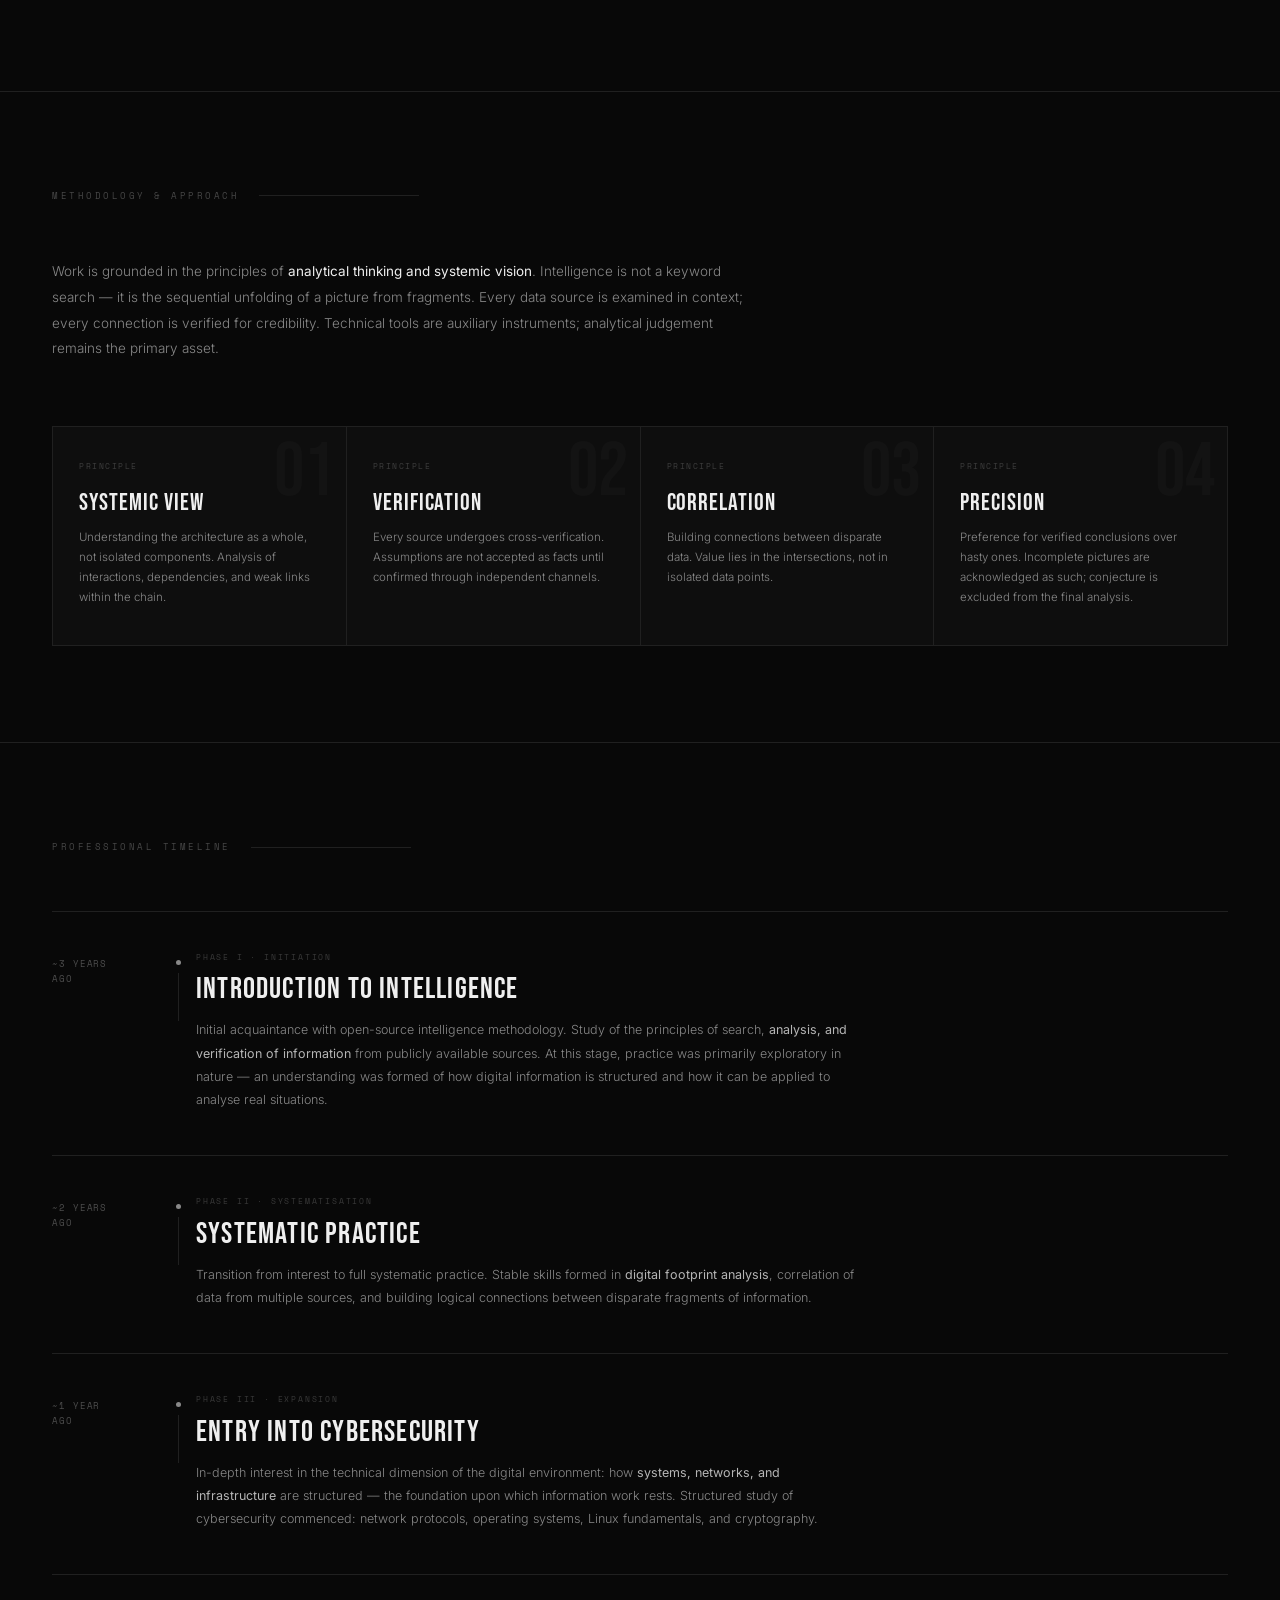
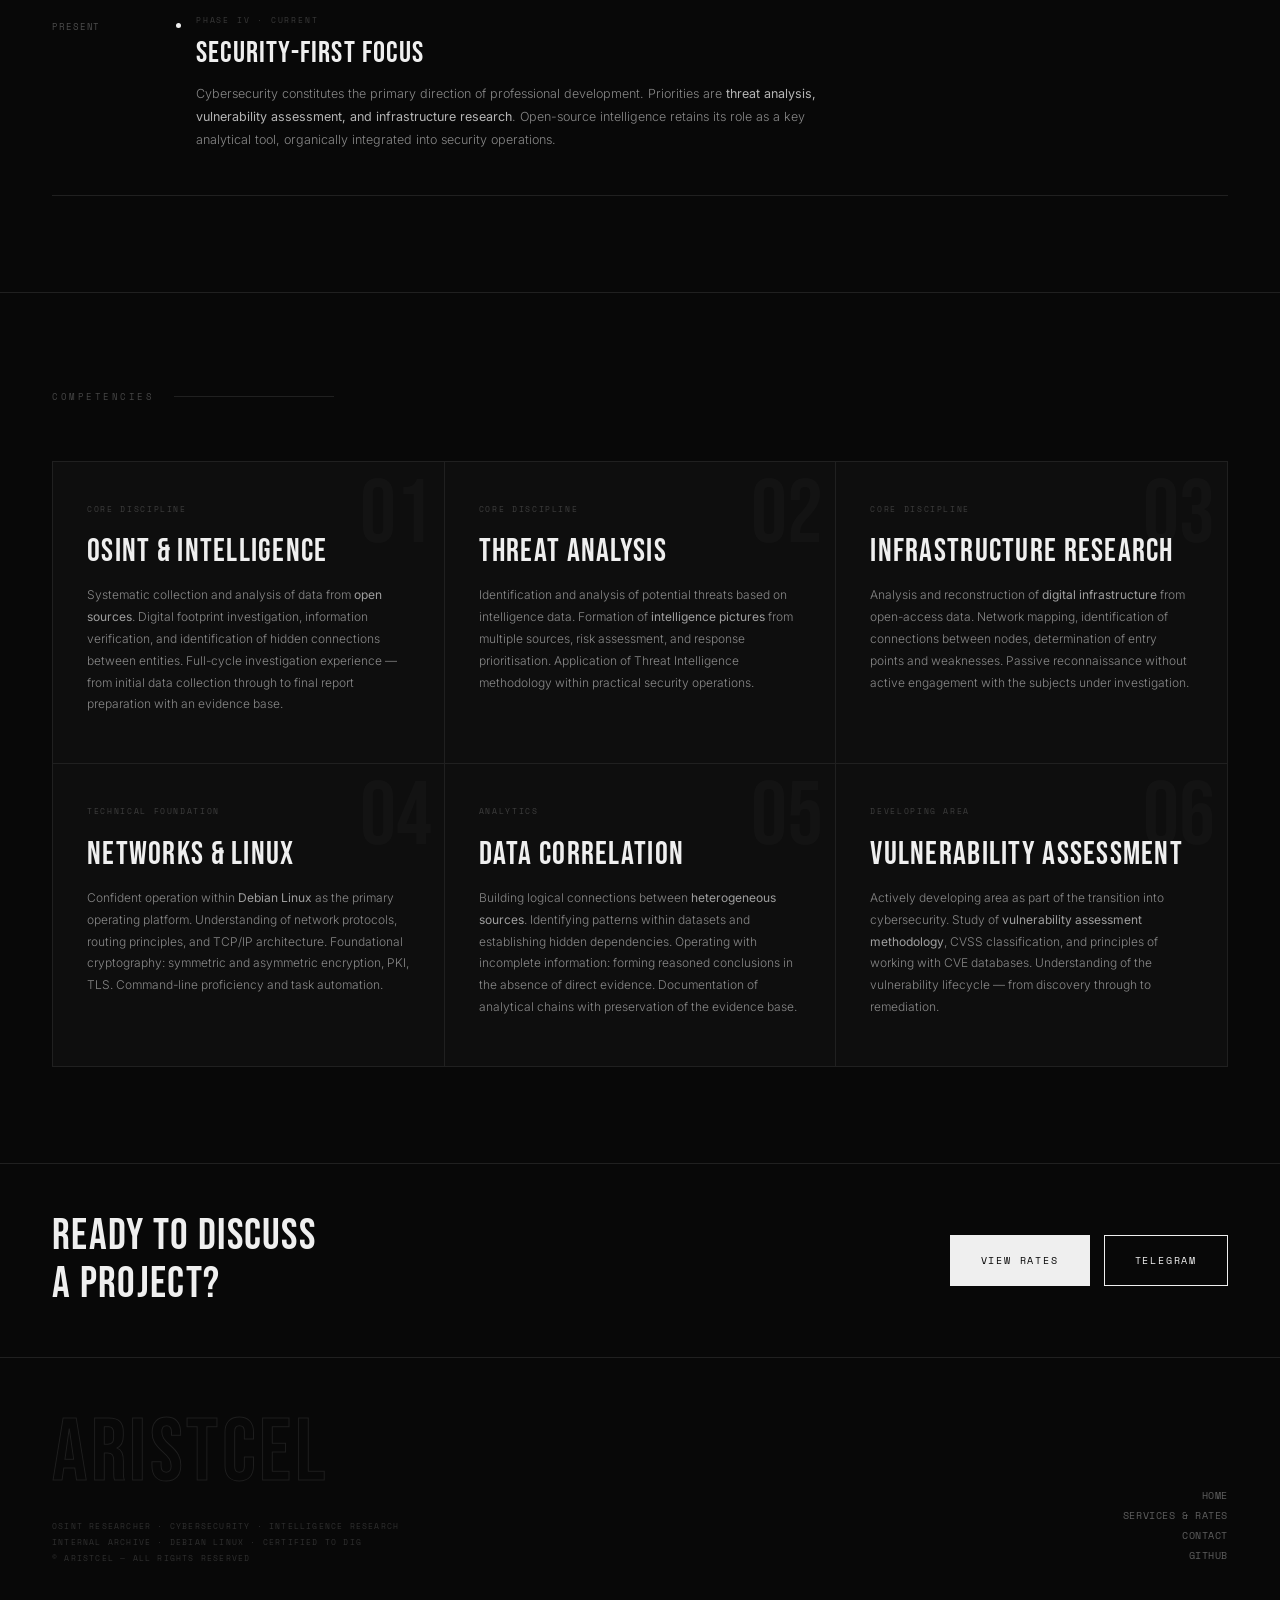
==== commit 2ab73fcd: "Update about.html" ====
--- a/about.html
+++ b/about.html
@@ -3,8 +3,8 @@
 <head>
 <meta charset="UTF-8">
 <meta name="viewport" content="width=device-width, initial-scale=1.0">
-<title>Обо мне — ARISTCEL</title>
-<meta name="description" content="Профессиональный путь Aristcel: опыт в OSINT и кибербезопасности по годам, подход к работе, ключевые компетенции.">
+<title>Обо мне — ARISTCEL · Security Engineer</title>
+<meta name="description" content="Aristcel — Security Engineer. Безопасность инфраструктуры, сетевая безопасность, анализ уязвимостей, threat intelligence. Профессиональный путь, опыт, компетенции.">
 <link rel="preconnect" href="https://fonts.googleapis.com">
 <link rel="preconnect" href="https://fonts.gstatic.com" crossorigin>
 <link href="https://fonts.googleapis.com/css2?family=Bebas+Neue&family=Inter:wght@300;400;500&family=Space+Mono:wght@400;700&display=swap" rel="stylesheet">
@@ -41,8 +41,8 @@
     <span data-lang="en">ABOUT <span class="ol">ME</span></span>
   </h1>
   <p class="page-hero-sub">
-    <span data-lang="ru">Биография, профессиональный путь по годам, методология работы и ключевые компетенции в области интернет-разведки и кибербезопасности.</span>
-    <span data-lang="en">Biography, year-by-year professional timeline, working methodology, and key competencies in open-source intelligence and cybersecurity.</span>
+    <span data-lang="ru">Security Engineer. Специализация — безопасность инфраструктуры, сетевая безопасность, анализ уязвимостей и threat intelligence. Биография, профессиональный путь и компетенции.</span>
+    <span data-lang="en">Security Engineer. Focus on infrastructure security, network security, vulnerability analysis, and threat intelligence. Biography, professional timeline, and competencies.</span>
   </p>
 </div>
 
@@ -66,24 +66,24 @@
       </h2>
       <div class="about-body">
         <div data-lang="ru">
-          <p>Aristcel — независимый исследователь в области <strong>открытых источников информации (OSINT)</strong> и кибербезопасности, развивающий эти направления как практическую и прикладную область работы с информацией и системами.</p>
-          <p>Путь начался около трёх лет назад с интереса к интернет-разведке: изучения способов поиска, анализа и проверки информации в открытых источниках. На тот момент это было скорее исследовательское и практическое увлечение, связанное с пониманием того, как устроена цифровая информация и как она может быть использована для анализа различных ситуаций.</p>
-          <p>Примерно два года назад практика стала более системной и осознанной: началась регулярная работа с информацией, развитие навыков анализа цифровых следов, сопоставления данных и выстраивания логических связей между разрозненными источниками. Этот период можно назвать переходом от интереса к полноценной практике.</p>
-          <p>В процессе работы с разведкой усилился интерес к более технической стороне цифровой среды — к тому, как устроены системы, сети и инфраструктура, на которых всё это основано. Это естественно привело к кибербезопасности.</p>
-          <p>Около года назад началось целенаправленное изучение кибербезопасности. Обучение стало более структурированным: фокус на базовых и прикладных аспектах, включая сети, операционные системы, Linux и основы криптографии. Это направление стало логичным расширением предыдущего опыта.</p>
-          <p>Сегодня основной фокус — кибербезопасность, рассматриваемая как ключевое направление дальнейшего роста. При этом интернет-разведка остаётся важной частью опыта и мышления — уже больше как дополнительный инструмент анализа и понимания информации.</p>
-          <p>Ближе всего — аналитический и системный подход: разбираться в том, как устроены системы, как они взаимодействуют и где могут появляться слабые места, а не заниматься чистой автоматизацией или программированием.</p>
-          <p>В дальнейшем планируется углубление в кибербезопасность — в направлениях, связанных с <strong>анализом угроз, оценкой уязвимостей и исследованием инфраструктуры</strong>. Интернет-разведка также остаётся частью развития, но основной фокус постепенно смещается именно в сторону security.</p>
+          <p>Aristcel — Security Engineer и независимый исследователь в области <strong>открытых источников информации (OSINT)</strong> и кибербезопасности. Специализируется на <strong>безопасности инфраструктуры</strong>, <strong>сетевой безопасности</strong>, <strong>анализе уязвимостей</strong> и <strong>threat intelligence</strong>.</p>
+          <p>Путь начался около трёх лет назад с интереса к интернет-разведке: изучения способов <strong>поиска, анализа и проверки информации</strong> в открытых источниках. На тот момент это было скорее исследовательское и практическое увлечение, связанное с пониманием того, как устроена цифровая информация и как она может быть использована для анализа различных ситуаций.</p>
+          <p>Примерно два года назад практика стала более системной и осознанной: началась регулярная работа с информацией, развитие навыков <strong>анализа цифровых следов, корреляции данных</strong> и выстраивания логических связей между разрозненными источниками. Этот период можно назвать переходом от интереса к полноценной практике.</p>
+          <p>В процессе работы с разведкой усилился интерес к более технической стороне цифровой среды — к тому, как устроены <strong>системы, сети и инфраструктура</strong>, на которых всё это основано. Это естественно привело к кибербезопасности.</p>
+          <p>Около года назад началось целенаправленное <strong>изучение кибербезопасности</strong>. Обучение стало более структурированным: фокус на базовых и прикладных аспектах, включая сети, операционные системы, Linux и основы криптографии. Это направление стало логичным расширением предыдущего опыта.</p>
+          <p>Сегодня основной фокус — <strong>кибербезопасность</strong>, рассматриваемая как ключевое направление дальнейшего роста. При этом интернет-разведка остаётся важной частью опыта и мышления — уже больше как дополнительный инструмент анализа и понимания информации.</p>
+          <p>Ближе всего — <strong>аналитический и системный подход</strong>: разбираться в том, как устроены системы, как они взаимодействуют и где могут появляться слабые места, а не заниматься чистой автоматизацией или программированием.</p>
+          <p>Профессиональный фокус — <strong>безопасность инфраструктуры</strong>, <strong>threat intelligence</strong> и <strong>анализ уязвимостей</strong>. Интернет-разведка остаётся важной частью методологии, органично интегрированной в процессы security operations.</p>
         </div>
         <div data-lang="en">
-          <p>Aristcel is an independent researcher in the field of <strong>open-source intelligence (OSINT)</strong> and cybersecurity, developing these disciplines as a practical, applied domain of working with information and systems.</p>
-          <p>The path began roughly three years ago with an interest in open-source intelligence: studying methods of searching, analysing, and verifying information from publicly available sources. At that point it was primarily an exploratory and practical pursuit, oriented toward understanding how digital information is structured and how it can be applied to the analysis of various situations.</p>
-          <p>Approximately two years ago, practice became more systematic and deliberate: regular work with information began, alongside the development of skills in digital footprint analysis, data correlation, and building logical connections between disparate sources. This period can be characterised as the transition from interest to full practice.</p>
-          <p>Through the course of intelligence work, interest grew in the more technical dimension of the digital environment — how systems, networks, and infrastructure are structured beneath it all. This naturally led toward cybersecurity.</p>
-          <p>Roughly a year ago, focused study of cybersecurity began. Learning became more structured, concentrating on foundational and applied aspects including networking, operating systems, Linux, and the basics of cryptography. This direction became a logical extension of prior experience.</p>
-          <p>Today, the primary focus is cybersecurity, regarded as the key direction for further growth. Open-source intelligence remains an important part of experience and thinking — increasingly as a supporting analytical tool rather than the central pursuit.</p>
-          <p>The closest fit is an analytical, systemic approach: understanding how systems are built, how they interact, and where weaknesses may arise — rather than pure automation or programming.</p>
-          <p>Going forward, the plan is to deepen further into cybersecurity, particularly in directions related to <strong>threat analysis, vulnerability assessment, and infrastructure research</strong>. Open-source intelligence remains part of this development, but the primary focus is gradually shifting toward security.</p>
+          <p>Aristcel is a Security Engineer and an independent researcher in the field of <strong>open-source intelligence (OSINT)</strong> and cybersecurity. Specialising in <strong>infrastructure security</strong>, <strong>network security</strong>, <strong>vulnerability analysis</strong>, and <strong>threat intelligence</strong>.</p>
+          <p>The path began roughly three years ago with an interest in open-source intelligence: studying methods of <strong>searching, analysing, and verifying information</strong> from publicly available sources. At that point it was primarily an exploratory and practical pursuit, oriented toward understanding how digital information is structured and how it can be applied to the analysis of various situations.</p>
+          <p>Approximately two years ago, practice became more systematic and deliberate: regular work with information began, alongside the development of skills in <strong>digital footprint analysis, data correlation</strong>, and building logical connections between disparate sources. This period can be characterised as the transition from interest to full practice.</p>
+          <p>Through the course of intelligence work, interest grew in the more technical dimension of the digital environment — how <strong>systems, networks, and infrastructure</strong> are structured beneath it all. This naturally led toward cybersecurity.</p>
+          <p>Roughly a year ago, focused <strong>study of cybersecurity</strong> began. Learning became more structured, concentrating on foundational and applied aspects including networking, operating systems, Linux, and the basics of cryptography. This direction became a logical extension of prior experience.</p>
+          <p>Today, the primary focus is <strong>cybersecurity</strong>, regarded as the key direction for further growth. Open-source intelligence remains an important part of experience and thinking — increasingly as a supporting analytical tool rather than the central pursuit.</p>
+          <p>The closest fit is an <strong>analytical, systemic approach</strong>: understanding how systems are built, how they interact, and where weaknesses may arise — rather than pure automation or programming.</p>
+          <p>The professional focus is <strong>infrastructure security</strong>, <strong>threat intelligence</strong>, and <strong>vulnerability analysis</strong>. Open-source intelligence remains an important part of the methodology, integrated organically into security operations.</p>
         </div>
       </div>
     </div>
--- a/style.css
+++ b/style.css
@@ -460,6 +460,9 @@
   background: var(--line);
   border: 1px solid var(--line);
 }
+.links-grid .link-tile:last-child {
+  grid-column: 1 / -1;
+}
 .link-tile {
   background: var(--card);
   display: flex;
@@ -670,9 +673,10 @@
   color: var(--mid);
   line-height: 1.6;
   padding-top: 16px;
+  margin-top: auto;
   border-top: 1px solid var(--line);
 }
-.package-for strong { color: rgba(255,255,255,0.65); font-weight: 400; }
+.package-for strong { color: var(--off-white); font-weight: 400; }
 
 .legal-note {
   display: flex;
